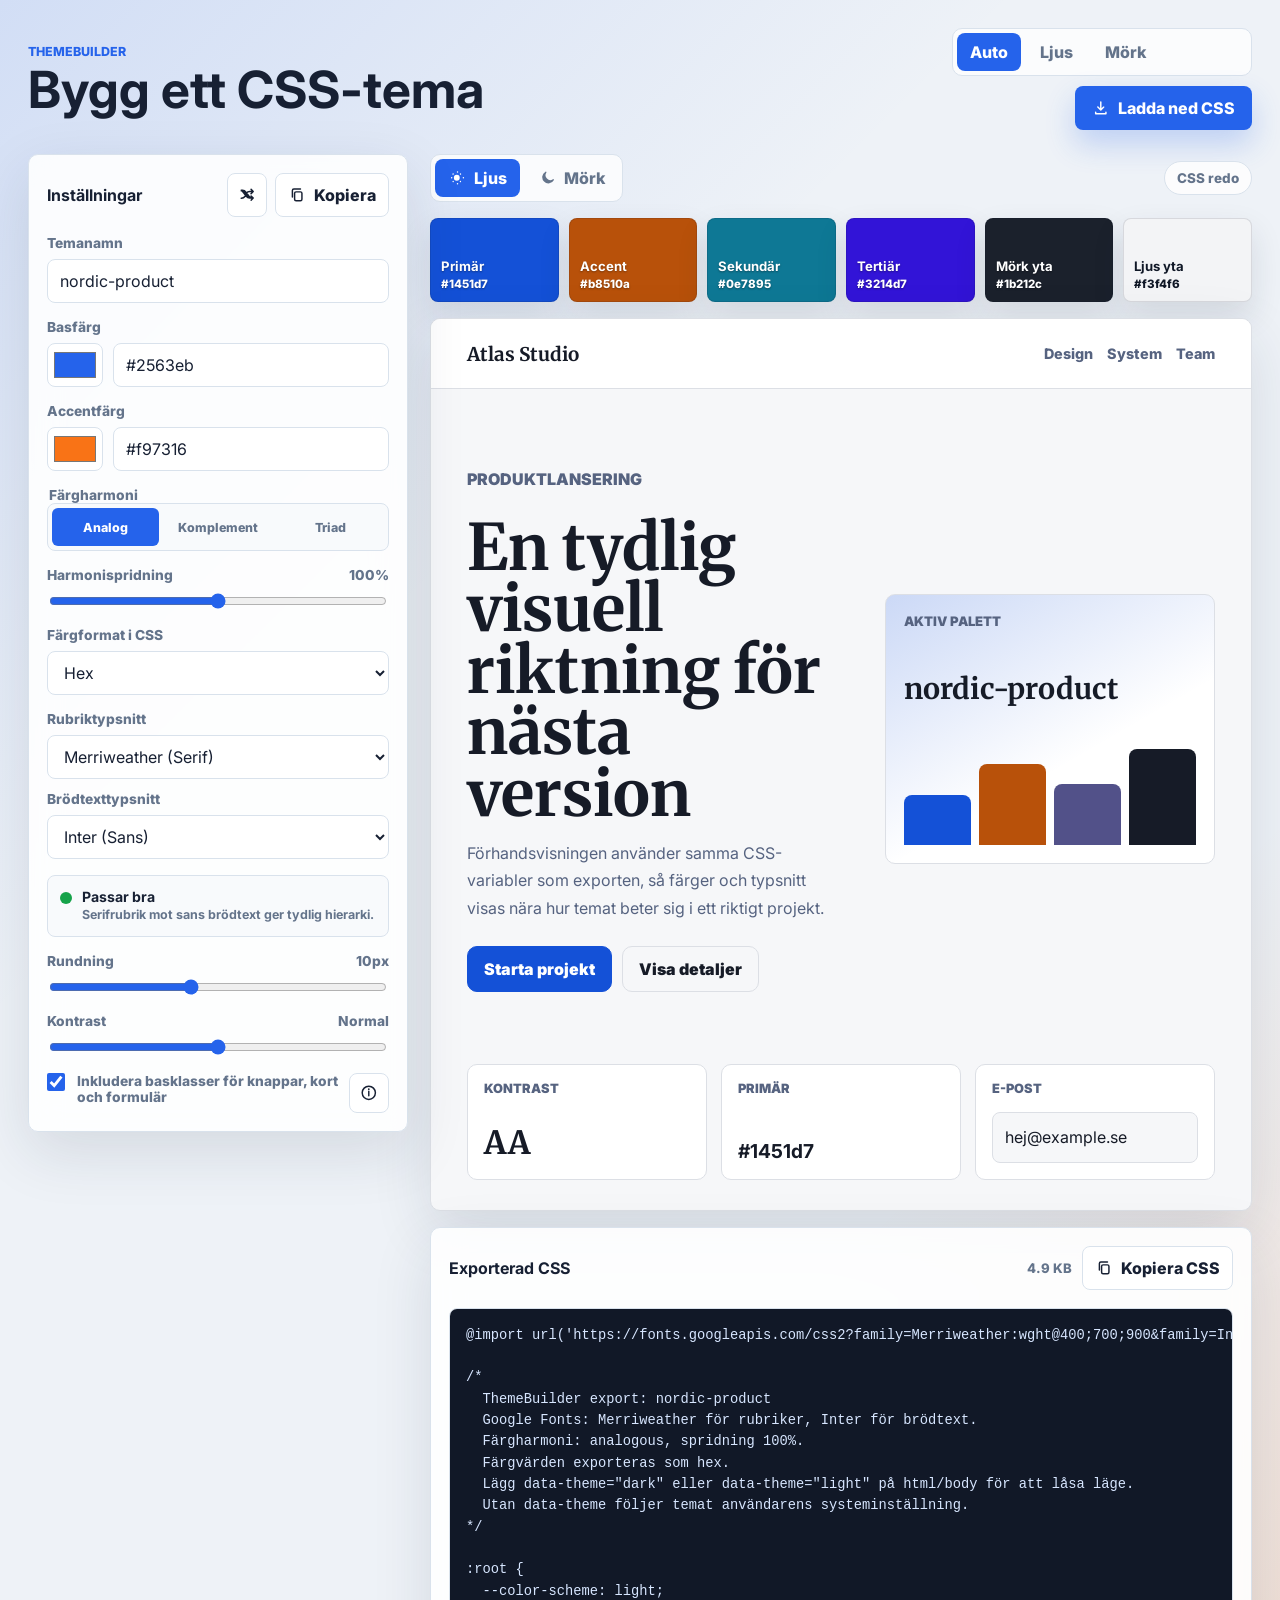
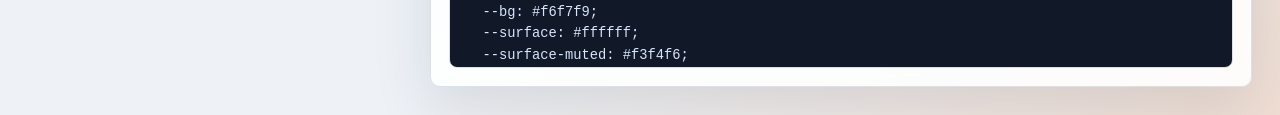
==== index.html @ 20740177 "0.0.1" ====
<!doctype html>
<html lang="sv">

<head>
  <meta charset="utf-8">
  <meta name="viewport" content="width=device-width, initial-scale=1">
  <title>ThemeBuilder</title>
  <link rel="preconnect" href="https://fonts.googleapis.com">
  <link rel="preconnect" href="https://fonts.gstatic.com" crossorigin>
  <link id="googleFontsLink"
    href="https://fonts.googleapis.com/css2?family=Inter:wght@400;600;700;800;900&family=Merriweather:wght@700;900&display=swap"
    rel="stylesheet">
  <link rel="stylesheet" href="styles.css">
</head>

<body>
  <main class="app-shell">
    <section class="workspace" aria-label="Temabyggare">
      <header class="topbar">
        <div>
          <p class="eyebrow">ThemeBuilder</p>
          <h1>Bygg ett CSS-tema</h1>
        </div>
        <div class="actions">
          <div class="mode-toggle app-theme-toggle" role="group" aria-label="Appens färgläge">
            <button type="button" class="mode-button active" data-app-theme-mode="auto">Auto</button>
            <button type="button" class="mode-button" data-app-theme-mode="light">Ljus</button>
            <button type="button" class="mode-button" data-app-theme-mode="dark">Mörk</button>
          </div>
          <button class="primary-button" type="button" id="downloadCss">
            <svg aria-hidden="true" viewBox="0 0 24 24">
              <path
                d="M12 3a1 1 0 0 1 1 1v8.6l2.3-2.3a1 1 0 0 1 1.4 1.4l-4 4a1 1 0 0 1-1.4 0l-4-4a1 1 0 1 1 1.4-1.4l2.3 2.3V4a1 1 0 0 1 1-1ZM5 17a1 1 0 0 1 1 1v1h12v-1a1 1 0 1 1 2 0v2a1 1 0 0 1-1 1H5a1 1 0 0 1-1-1v-2a1 1 0 0 1 1-1Z" />
            </svg>
            Ladda ned CSS
          </button>
        </div>
      </header>

      <div class="builder-grid">
        <aside class="panel controls-panel" aria-label="Inställningar">
          <div class="panel-heading">
            <h2>Inställningar</h2>
            <div class="settings-actions">
              <button class="icon-button small-icon-button" type="button" id="randomizeTheme" aria-label="Slumpa tema"
                title="Slumpa tema">
                <svg aria-hidden="true" viewBox="0 0 24 24">
                  <path
                    d="M15.8 3.9a1 1 0 0 1 1.4 0l2.9 2.9a1 1 0 0 1 0 1.4l-2.9 2.9a1 1 0 1 1-1.4-1.4L17 8.5h-2.3a5 5 0 0 0-4 2l-.9 1.2-1.3-1.5.6-.8a7 7 0 0 1 5.6-2.9H17l-1.2-1.2a1 1 0 0 1 0-1.4Zm-7.6 8.7 1.3 1.5-.6.8a7 7 0 0 1-5.6 2.9H3a1 1 0 1 1 0-2h.3a5 5 0 0 0 4-2l.9-1.2Zm7.6.3a1 1 0 0 1 1.4 0l2.9 2.9a1 1 0 0 1 0 1.4l-2.9 2.9a1 1 0 0 1-1.4-1.4l1.2-1.2h-2.3a7 7 0 0 1-5.6-2.9l-4.4-5.8a5 5 0 0 0-4-2H3a1 1 0 0 1 0-2h1.7a7 7 0 0 1 5.6 2.9l4.4 5.8a5 5 0 0 0 4 2H17l-1.2-1.2a1 1 0 0 1 0-1.4Z" />
                </svg>
              </button>
              <button class="ghost-button" type="button" id="copyCss">
                <svg aria-hidden="true" viewBox="0 0 24 24">
                  <path
                    d="M8 3a3 3 0 0 0-3 3v9a1 1 0 1 0 2 0V6a1 1 0 0 1 1-1h9a1 1 0 1 0 0-2H8Zm3 4a3 3 0 0 0-3 3v8a3 3 0 0 0 3 3h6a3 3 0 0 0 3-3v-8a3 3 0 0 0-3-3h-6Zm-1 3a1 1 0 0 1 1-1h6a1 1 0 0 1 1 1v8a1 1 0 0 1-1 1h-6a1 1 0 0 1-1-1v-8Z" />
                </svg>
                Kopiera
              </button>
            </div>
          </div>

          <form id="themeForm" class="theme-form">
            <label class="field">
              <span>Temanamn</span>
              <input type="text" id="themeName" value="nordic-product" autocomplete="off">
            </label>

            <div class="field color-field">
              <label for="baseColor">Basfärg</label>
              <div class="color-control">
                <input type="color" id="baseColor" value="#2563eb">
                <input type="text" id="baseColorText" value="#2563eb" maxlength="7" spellcheck="false">
              </div>
            </div>

            <div class="field color-field">
              <label for="accentColor">Accentfärg</label>
              <div class="color-control">
                <input type="color" id="accentColor" value="#f97316">
                <input type="text" id="accentColorText" value="#f97316" maxlength="7" spellcheck="false">
              </div>
            </div>

            <fieldset class="field">
              <legend>Färgharmoni</legend>
              <div class="segmented">
                <label>
                  <input type="radio" name="harmony" value="analogous" checked>
                  <span>Analog</span>
                </label>
                <label>
                  <input type="radio" name="harmony" value="complementary">
                  <span>Komplement</span>
                </label>
                <label>
                  <input type="radio" name="harmony" value="triadic">
                  <span>Triad</span>
                </label>
              </div>
            </fieldset>

            <div class="field">
              <div class="inline-label">
                <label for="harmonySpread">Harmonispridning</label>
                <output id="harmonySpreadValue" for="harmonySpread">100%</output>
              </div>
              <input type="range" id="harmonySpread" min="50" max="150" value="100">
            </div>

            <label class="field">
              <span>Färgformat i CSS</span>
              <select id="colorFormat">
                <option value="hex">Hex</option>
                <option value="rgb">RGB</option>
                <option value="hsl">HSL</option>
                <option value="oklch">OKLCH</option>
                <option value="display-p3" disabled>Display P3</option>
                <option value="all">Alla format</option>
              </select>
            </label>

            <div class="font-grid">
              <label class="field">
                <span>Rubriktypsnitt</span>
                <select id="headingFont"></select>
              </label>

              <label class="field">
                <span>Brödtexttypsnitt</span>
                <select id="bodyFont"></select>
              </label>
            </div>

            <div class="font-match" id="fontMatch" aria-live="polite">
              <span class="match-dot"></span>
              <div>
                <strong>Passar bra</strong>
                <small>Rubrik och brödtext har tydlig kontrast.</small>
              </div>
            </div>

            <div class="field">
              <div class="inline-label">
                <label for="radius">Rundning</label>
                <output id="radiusValue" for="radius">10px</output>
              </div>
              <input type="range" id="radius" min="0" max="24" value="10">
            </div>

            <div class="field">
              <div class="inline-label">
                <label for="contrast">Kontrast</label>
                <output id="contrastValue" for="contrast">Normal</output>
              </div>
              <input type="range" id="contrast" min="0" max="2" step="1" value="1">
            </div>

            <div class="components-option">
              <label class="toggle-row">
                <input type="checkbox" id="includeComponents" checked>
                <span>Inkludera basklasser för knappar, kort och formulär</span>
              </label>
              <button class="icon-button small-icon-button" type="button" id="openComponentsInfo"
                aria-label="Visa basklasser" title="Visa basklasser">
                <svg aria-hidden="true" viewBox="0 0 24 24">
                  <path
                    d="M11 10a1 1 0 0 1 1-1h0a1 1 0 0 1 1 1v6a1 1 0 1 1-2 0v-6Zm1-4.2a1.2 1.2 0 1 0 0 2.4 1.2 1.2 0 0 0 0-2.4ZM12 2a10 10 0 1 0 0 20 10 10 0 0 0 0-20Zm-8 10a8 8 0 1 1 16 0 8 8 0 0 1-16 0Z" />
                </svg>
              </button>
            </div>
          </form>
        </aside>

        <section class="preview-column" aria-label="Förhandsvisning">
          <div class="preview-toolbar">
            <div class="mode-toggle" role="group" aria-label="Temavariant i förhandsvisning">
              <button type="button" class="mode-button active" data-preview-mode="light">
                <svg aria-hidden="true" viewBox="0 0 24 24">
                  <path
                    d="M12 4a1 1 0 0 1 1-1h0a1 1 0 0 1 0 2h0a1 1 0 0 1-1-1Zm0 16a1 1 0 0 1 1-1h0a1 1 0 0 1 0 2h0a1 1 0 0 1-1-1ZM4 12a1 1 0 0 1 1-1h0a1 1 0 0 1 0 2h0a1 1 0 0 1-1-1Zm16 0a1 1 0 0 1 1-1h0a1 1 0 0 1 0 2h0a1 1 0 0 1-1-1ZM6.3 6.3a1 1 0 0 1 1.4 0h0a1 1 0 0 1-1.4 1.4h0a1 1 0 0 1 0-1.4Zm10 10a1 1 0 0 1 1.4 0h0a1 1 0 0 1-1.4 1.4h0a1 1 0 0 1 0-1.4Zm1.4-10a1 1 0 0 1 0 1.4h0a1 1 0 0 1-1.4-1.4h0a1 1 0 0 1 1.4 0Zm-10 10a1 1 0 0 1 0 1.4h0a1 1 0 0 1-1.4-1.4h0a1 1 0 0 1 1.4 0ZM12 8a4 4 0 1 0 0 8 4 4 0 0 0 0-8Z" />
                </svg>
                Ljus
              </button>
              <button type="button" class="mode-button" data-preview-mode="dark">
                <svg aria-hidden="true" viewBox="0 0 24 24">
                  <path
                    d="M20.2 14.1a1 1 0 0 1 .2 1 8.5 8.5 0 1 1-11.5-11.5 1 1 0 0 1 1.2 1.3A6.5 6.5 0 0 0 19 14a1 1 0 0 1 1.2.1Z" />
                </svg>
                Mörk
              </button>
            </div>
            <div class="status-pill" id="copyStatus" aria-live="polite">CSS redo</div>
          </div>

          <div class="swatch-strip" id="swatches" aria-label="Temafärger"></div>

          <article class="preview-surface" id="previewSurface">
            <div class="preview-inspector" id="previewInspector" aria-hidden="true"></div>
            <nav class="mock-nav" aria-label="Exempelmeny">
              <strong>Atlas Studio</strong>
              <div>
                <span>Design</span>
                <span>System</span>
                <span>Team</span>
              </div>
            </nav>

            <section class="mock-hero">
              <div>
                <p class="preview-kicker">Produktlansering</p>
                <h2>En tydlig visuell riktning för nästa version</h2>
                <p>Förhandsvisningen använder samma CSS-variabler som exporten, så färger och typsnitt visas nära hur
                  temat beter sig i ett riktigt projekt.</p>
                <div class="mock-actions">
                  <button type="button">Starta projekt</button>
                  <button type="button" class="secondary">Visa detaljer</button>
                </div>
              </div>
              <div class="mock-card">
                <span class="card-label">Aktiv palett</span>
                <strong id="previewThemeName">nordic-product</strong>
                <div class="mini-chart" aria-hidden="true">
                  <span></span>
                  <span></span>
                  <span></span>
                  <span></span>
                </div>
              </div>
            </section>

            <section class="mock-content" aria-label="Exempelkomponenter">
              <div class="stat-card">
                <span>Kontrast</span>
                <strong id="contrastScore">AA</strong>
              </div>
              <div class="stat-card">
                <span>Primär</span>
                <strong id="primaryHex">#2563eb</strong>
              </div>
              <label class="mock-input">
                <span>E-post</span>
                <input value="hej@example.se" aria-label="E-post">
              </label>
            </section>
          </article>

          <section class="code-panel" aria-label="Exporterad CSS">
            <div class="panel-heading">
              <h2>Exporterad CSS</h2>
              <div class="code-actions">
                <span id="cssSize">0 KB</span>
                <button class="ghost-button" type="button" id="copyCssFromPanel">
                  <svg aria-hidden="true" viewBox="0 0 24 24">
                    <path
                      d="M8 3a3 3 0 0 0-3 3v9a1 1 0 1 0 2 0V6a1 1 0 0 1 1-1h9a1 1 0 1 0 0-2H8Zm3 4a3 3 0 0 0-3 3v8a3 3 0 0 0 3 3h6a3 3 0 0 0 3-3v-8a3 3 0 0 0-3-3h-6Zm-1 3a1 1 0 0 1 1-1h6a1 1 0 0 1 1 1v8a1 1 0 0 1-1 1h-6a1 1 0 0 1-1-1v-8Z" />
                  </svg>
                  Kopiera CSS
                </button>
              </div>
            </div>
            <pre><code id="cssOutput"></code></pre>
          </section>
        </section>
      </div>
    </section>
  </main>

  <dialog class="info-dialog" id="componentsDialog" aria-labelledby="componentsDialogTitle">
    <div class="dialog-panel">
      <div class="panel-heading">
        <div>
          <p class="eyebrow">CSS-export</p>
          <h2 id="componentsDialogTitle">Basklasser</h2>
        </div>
        <button class="icon-button small-icon-button" type="button" id="closeComponentsInfo" aria-label="Stäng">
          <svg aria-hidden="true" viewBox="0 0 24 24">
            <path
              d="M6.3 5a1 1 0 0 1 1.4 0l4.3 4.3L16.3 5a1 1 0 1 1 1.4 1.4L13.4 10.7l4.3 4.3a1 1 0 0 1-1.4 1.4L12 12.1l-4.3 4.3A1 1 0 0 1 6.3 15l4.3-4.3-4.3-4.3a1 1 0 0 1 0-1.4Z" />
          </svg>
        </button>
      </div>
      <div class="class-list">
        <div>
          <code>.theme-button</code>
          <p>Primär knapp med tema-färg, kontrasttext, rundning och skugga.</p>
        </div>
        <div>
          <code>.theme-button.secondary</code>
          <p>Sekundär knapp med ytfärg och kantlinje från temat.</p>
        </div>
        <div>
          <code>.theme-card</code>
          <p>Kort med tema-yta, kantlinje, rundning och exporterad skugga.</p>
        </div>
        <div>
          <code>.theme-field</code>
          <p>Wrapper för formulärfält som styr label, input, select och textarea.</p>
        </div>
      </div>
    </div>
  </dialog>

  <script src="app.js"></script>
</body>

</html>
---- styles.css ----
:root {
  color-scheme: light;
  --app-bg: #eef2f7;
  --app-surface: #ffffff;
  --app-surface-strong: #f8fafc;
  --app-text: #172033;
  --app-muted: #64748b;
  --app-border: #d9e2ec;
  --app-primary: #2563eb;
  --app-primary-contrast: #ffffff;
  --app-accent: #f97316;
  --app-shadow: 0 20px 60px rgba(28, 39, 64, 0.12);
  --app-radius: 10px;
  font-family: Inter, ui-sans-serif, system-ui, -apple-system, BlinkMacSystemFont, "Segoe UI", sans-serif;
}

:root[data-app-theme="dark"] {
  color-scheme: dark;
  --app-bg: #0e1420;
  --app-surface: #141c2b;
  --app-surface-strong: #101827;
  --app-text: #eef4ff;
  --app-muted: #a6b3c6;
  --app-border: #2a3547;
  --app-shadow: 0 22px 70px rgba(0, 0, 0, 0.38);
}

@media (prefers-color-scheme: dark) {
  :root:not([data-app-theme]) {
    color-scheme: dark;
    --app-bg: #0e1420;
    --app-surface: #141c2b;
    --app-surface-strong: #101827;
    --app-text: #eef4ff;
    --app-muted: #a6b3c6;
    --app-border: #2a3547;
    --app-shadow: 0 22px 70px rgba(0, 0, 0, 0.38);
  }
}

* {
  box-sizing: border-box;
}

body {
  min-width: 320px;
  margin: 0;
  color: var(--app-text);
  background:
    linear-gradient(135deg, color-mix(in srgb, var(--app-primary), transparent 86%), transparent 34%),
    linear-gradient(315deg, color-mix(in srgb, var(--app-accent), transparent 84%), transparent 30%),
    var(--app-bg);
  overflow-x: hidden;
}

button,
input,
select {
  min-width: 0;
  font: inherit;
}

button {
  cursor: pointer;
}

svg {
  display: block;
  width: 1.1rem;
  height: 1.1rem;
  fill: currentColor;
}

.app-shell {
  min-height: 100vh;
  padding: 28px;
}

.workspace {
  width: min(1500px, 100%);
  min-width: 0;
  margin: 0 auto;
}

.topbar {
  display: flex;
  align-items: center;
  justify-content: space-between;
  gap: 20px;
  margin-bottom: 24px;
}

.topbar > div {
  min-width: 0;
}

.eyebrow {
  margin: 0 0 6px;
  color: var(--app-primary);
  font-size: 0.78rem;
  font-weight: 800;
  letter-spacing: 0;
  text-transform: uppercase;
}

h1,
h2,
p {
  margin-top: 0;
}

h1 {
  max-width: 760px;
  margin-bottom: 0;
  font-size: clamp(2rem, 4vw, 4.4rem);
  line-height: 0.94;
  letter-spacing: 0;
  overflow-wrap: anywhere;
}

h2 {
  margin-bottom: 0;
  font-size: 1rem;
}

.actions,
.panel-heading,
.preview-toolbar,
.mode-toggle,
.mock-actions {
  display: flex;
  align-items: center;
}

.actions {
  flex-wrap: wrap;
  justify-content: flex-end;
  gap: 10px;
}

.primary-button,
.ghost-button,
.icon-button,
.mode-button {
  min-width: 0;
  min-height: 44px;
  border: 1px solid transparent;
  border-radius: 8px;
  display: inline-flex;
  align-items: center;
  justify-content: center;
  gap: 8px;
  font-weight: 800;
}

.primary-button {
  padding: 0 16px;
  color: var(--app-primary-contrast);
  background: var(--app-primary);
  box-shadow: 0 14px 30px rgba(37, 99, 235, 0.24);
}

.ghost-button,
.icon-button,
.mode-button {
  color: var(--app-text);
  background: color-mix(in srgb, var(--app-surface), transparent 18%);
  border-color: var(--app-border);
}

.ghost-button {
  padding: 0 12px;
}

.icon-button {
  width: 44px;
}

.small-icon-button {
  width: 40px;
  min-height: 40px;
}

.builder-grid {
  display: grid;
  grid-template-columns: minmax(300px, 380px) minmax(0, 1fr);
  gap: 22px;
  align-items: start;
  min-width: 0;
}

.panel,
.code-panel {
  min-width: 0;
  border: 1px solid var(--app-border);
  border-radius: var(--app-radius);
  background: color-mix(in srgb, var(--app-surface), transparent 12%);
  box-shadow: var(--app-shadow);
  backdrop-filter: blur(16px);
}

.controls-panel {
  position: sticky;
  top: 24px;
  min-width: 0;
  padding: 18px;
}

.panel-heading {
  justify-content: space-between;
  gap: 12px;
  margin-bottom: 18px;
  min-width: 0;
}

.settings-actions {
  display: flex;
  flex-wrap: wrap;
  justify-content: flex-end;
  gap: 8px;
}

.theme-form {
  display: grid;
  gap: 16px;
}

.field {
  display: grid;
  gap: 8px;
  min-width: 0;
  margin: 0;
  padding: 0;
  border: 0;
}

.field span,
.field label,
.field legend,
.inline-label,
.toggle-row {
  color: var(--app-muted);
  font-size: 0.86rem;
  font-weight: 800;
}

.field input[type="text"],
.field select,
.mock-input input {
  width: 100%;
  min-height: 44px;
  border: 1px solid var(--app-border);
  border-radius: 8px;
  padding: 0 12px;
  color: var(--app-text);
  background: var(--app-surface);
  outline: none;
}

.field input[type="text"]:focus,
.field select:focus,
.mock-input input:focus {
  border-color: var(--app-primary);
  box-shadow: 0 0 0 4px rgba(37, 99, 235, 0.14);
}

.color-control {
  display: grid;
  grid-template-columns: 56px minmax(0, 1fr);
  gap: 10px;
}

.color-control input[type="color"] {
  width: 56px;
  min-height: 44px;
  border: 1px solid var(--app-border);
  border-radius: 8px;
  padding: 4px;
  background: var(--app-surface);
}

.font-grid {
  display: grid;
  gap: 12px;
}

.components-option {
  display: grid;
  grid-template-columns: minmax(0, 1fr) 40px;
  gap: 10px;
  align-items: start;
}

.font-match {
  display: grid;
  grid-template-columns: 12px minmax(0, 1fr);
  gap: 10px;
  align-items: start;
  border: 1px solid var(--app-border);
  border-radius: 8px;
  padding: 12px;
  color: var(--app-muted);
  background: var(--app-surface-strong);
}

.match-dot {
  width: 12px;
  height: 12px;
  margin-top: 4px;
  border-radius: 999px;
  background: #22c55e;
}

.font-match strong,
.font-match small {
  display: block;
  overflow-wrap: anywhere;
}

.font-match strong {
  color: var(--app-text);
  font-size: 0.88rem;
}

.font-match small {
  margin-top: 2px;
  font-size: 0.78rem;
  font-weight: 700;
  line-height: 1.35;
}

.font-match.good .match-dot {
  background: #16a34a;
}

.font-match.ok .match-dot {
  background: #ca8a04;
}

.font-match.bad .match-dot {
  background: #dc2626;
}

.segmented {
  display: grid;
  grid-template-columns: repeat(3, minmax(0, 1fr));
  gap: 6px;
  padding: 4px;
  border: 1px solid var(--app-border);
  border-radius: 8px;
  background: var(--app-surface-strong);
}

.segmented input {
  position: absolute;
  opacity: 0;
  pointer-events: none;
}

.segmented label {
  min-width: 0;
}

.segmented span {
  display: flex;
  min-height: 38px;
  align-items: center;
  justify-content: center;
  border-radius: 6px;
  color: var(--app-muted);
  font-size: 0.78rem;
  white-space: nowrap;
}

.segmented input:checked + span {
  color: var(--app-primary-contrast);
  background: var(--app-primary);
}

.inline-label {
  display: flex;
  justify-content: space-between;
  gap: 12px;
}

input[type="range"] {
  accent-color: var(--app-primary);
}

.toggle-row {
  display: grid;
  grid-template-columns: 20px minmax(0, 1fr);
  gap: 10px;
  align-items: start;
}

.toggle-row input {
  width: 18px;
  height: 18px;
  margin: 0;
  accent-color: var(--app-primary);
}

.preview-column {
  display: grid;
  gap: 16px;
  min-width: 0;
}

.preview-toolbar {
  justify-content: space-between;
  gap: 12px;
}

.mode-toggle {
  gap: 6px;
  padding: 4px;
  border: 1px solid var(--app-border);
  border-radius: 10px;
  background: color-mix(in srgb, var(--app-surface), transparent 20%);
}

.mode-button {
  min-height: 38px;
  padding: 0 12px;
  color: var(--app-muted);
  background: transparent;
  border-color: transparent;
}

.mode-button.active {
  color: var(--app-primary-contrast);
  background: var(--app-primary);
}

.app-theme-toggle {
  min-height: 44px;
  width: 100%;
  max-width: 300px;
}

.status-pill {
  min-height: 34px;
  display: inline-flex;
  align-items: center;
  justify-content: center;
  padding: 0 12px;
  border: 1px solid var(--app-border);
  border-radius: 999px;
  color: var(--app-muted);
  background: color-mix(in srgb, var(--app-surface), transparent 18%);
  font-size: 0.84rem;
  font-weight: 800;
}

.swatch-strip {
  display: grid;
  grid-template-columns: repeat(6, minmax(0, 1fr));
  gap: 10px;
}

.swatch {
  min-height: 84px;
  display: grid;
  align-content: end;
  gap: 3px;
  border: 1px solid rgba(15, 23, 42, 0.12);
  border-radius: 8px;
  padding: 10px;
  color: #ffffff;
  text-shadow: 0 1px 2px rgba(0, 0, 0, 0.36);
  box-shadow: 0 14px 32px rgba(28, 39, 64, 0.12);
}

.swatch strong,
.swatch span {
  overflow-wrap: anywhere;
}

.swatch strong {
  font-size: 0.82rem;
  white-space: nowrap;
}

.swatch span {
  font-size: 0.72rem;
  font-weight: 800;
  text-transform: none;
}

.preview-surface {
  --preview-bg: #f8fafc;
  --preview-surface: #ffffff;
  --preview-text: #101827;
  --preview-muted: #667085;
  --preview-border: #dbe4ef;
  --preview-primary: #2563eb;
  --preview-primary-contrast: #ffffff;
  --preview-accent: #f97316;
  --preview-radius: 10px;
  --preview-heading: Georgia, serif;
  --preview-body: Inter, ui-sans-serif, system-ui, sans-serif;
  overflow: hidden;
  border: 1px solid var(--preview-border);
  border-radius: var(--app-radius);
  color: var(--preview-text);
  background: var(--preview-bg);
  box-shadow: var(--app-shadow);
  font-family: var(--preview-body);
}

.preview-inspector {
  position: fixed;
  z-index: 30;
  max-width: min(320px, calc(100vw - 24px));
  display: none;
  pointer-events: none;
  border: 1px solid var(--app-border);
  border-radius: 8px;
  padding: 7px 9px;
  color: var(--app-text);
  background: var(--app-surface);
  box-shadow: 0 12px 30px rgba(15, 23, 42, 0.22);
  font: 800 0.78rem/1.25 "Cascadia Code", "SFMono-Regular", Consolas, monospace;
  overflow-wrap: anywhere;
}

.preview-inspector.visible {
  display: block;
}

.mock-nav,
.mock-hero,
.mock-content {
  padding-inline: clamp(18px, 4vw, 36px);
}

.mock-nav {
  min-height: 70px;
  display: flex;
  align-items: center;
  justify-content: space-between;
  gap: 16px;
  border-bottom: 1px solid var(--preview-border);
  background: var(--preview-surface);
}

.mock-nav strong {
  font-family: var(--preview-heading);
  font-size: 1.18rem;
}

.mock-nav div {
  display: flex;
  flex-wrap: wrap;
  gap: 14px;
  color: var(--preview-muted);
  font-size: 0.9rem;
  font-weight: 800;
}

.mock-hero {
  display: grid;
  grid-template-columns: minmax(0, 1fr) minmax(240px, 330px);
  gap: clamp(22px, 5vw, 60px);
  align-items: center;
  padding-top: clamp(30px, 6vw, 78px);
  padding-bottom: clamp(28px, 6vw, 72px);
}

.preview-kicker {
  margin-bottom: 12px;
  color: var(--preview-primary);
  font-weight: 900;
  text-transform: uppercase;
}

.mock-hero h2 {
  max-width: 780px;
  margin-bottom: 16px;
  color: var(--preview-text);
  font-family: var(--preview-heading);
  font-size: clamp(2rem, 5vw, 4.6rem);
  line-height: 0.96;
}

.mock-hero p {
  max-width: 620px;
  margin-bottom: 24px;
  color: var(--preview-muted);
  font-size: 1rem;
  line-height: 1.7;
}

.mock-actions {
  flex-wrap: wrap;
  gap: 10px;
}

.mock-actions button {
  min-height: 46px;
  border: 1px solid var(--preview-primary);
  border-radius: min(var(--preview-radius), 14px);
  padding: 0 16px;
  color: var(--preview-primary-contrast);
  background: var(--preview-primary);
  font-weight: 900;
}

.mock-actions .secondary {
  color: var(--preview-text);
  background: transparent;
  border-color: var(--preview-border);
}

.mock-card {
  min-height: 270px;
  display: grid;
  align-content: space-between;
  border: 1px solid var(--preview-border);
  border-radius: var(--preview-radius);
  padding: 18px;
  background:
    linear-gradient(150deg, color-mix(in srgb, var(--preview-primary), transparent 78%), transparent 60%),
    var(--preview-surface);
}

.card-label {
  color: var(--preview-muted);
  font-size: 0.82rem;
  font-weight: 900;
  text-transform: uppercase;
}

.mock-card strong {
  margin: 8px 0 auto;
  font-family: var(--preview-heading);
  font-size: 1.8rem;
  overflow-wrap: anywhere;
}

.mini-chart {
  height: 104px;
  display: grid;
  grid-template-columns: repeat(4, 1fr);
  gap: 8px;
  align-items: end;
}

.mini-chart span {
  border-radius: 8px 8px 0 0;
}

.mini-chart span:nth-child(1) {
  height: 48%;
  background: var(--preview-primary);
}

.mini-chart span:nth-child(2) {
  height: 78%;
  background: var(--preview-accent);
}

.mini-chart span:nth-child(3) {
  height: 58%;
  background: color-mix(in srgb, var(--preview-primary), var(--preview-accent) 38%);
}

.mini-chart span:nth-child(4) {
  height: 92%;
  background: var(--preview-text);
}

.mock-content {
  display: grid;
  grid-template-columns: repeat(3, minmax(0, 1fr));
  gap: 14px;
  padding-bottom: 30px;
}

.stat-card,
.mock-input {
  min-height: 116px;
  border: 1px solid var(--preview-border);
  border-radius: var(--preview-radius);
  padding: 16px;
  background: var(--preview-surface);
}

.stat-card {
  display: grid;
  align-content: space-between;
}

.stat-card span,
.mock-input span {
  color: var(--preview-muted);
  font-size: 0.8rem;
  font-weight: 900;
  text-transform: uppercase;
}

.stat-card strong {
  font-family: var(--preview-heading);
  font-size: 2rem;
}

#primaryHex {
  font-family: var(--preview-body);
  font-size: clamp(0.92rem, 2vw, 1.2rem);
  line-height: 1.25;
  overflow-wrap: anywhere;
}

.mock-input {
  display: grid;
  gap: 10px;
}

.mock-input input {
  border-color: var(--preview-border);
  color: var(--preview-text);
  background: var(--preview-bg);
}

.code-panel {
  min-width: 0;
  padding: 18px;
}

.code-panel .panel-heading span {
  color: var(--app-muted);
  font-size: 0.82rem;
  font-weight: 800;
}

.code-actions {
  display: flex;
  flex-wrap: wrap;
  align-items: center;
  justify-content: flex-end;
  gap: 10px;
}

pre {
  max-height: 360px;
  overflow: auto;
  margin: 0;
  border: 1px solid var(--app-border);
  border-radius: 8px;
  padding: 16px;
  color: #d7e6ff;
  background: #111827;
  font-size: 0.86rem;
  line-height: 1.55;
}

code {
  font-family: "Cascadia Code", "SFMono-Regular", Consolas, monospace;
}

.info-dialog {
  width: min(560px, calc(100vw - 32px));
  border: 0;
  padding: 0;
  color: var(--app-text);
  background: transparent;
}

.info-dialog::backdrop {
  background: rgba(5, 10, 20, 0.58);
  backdrop-filter: blur(5px);
}

.dialog-panel {
  border: 1px solid var(--app-border);
  border-radius: var(--app-radius);
  padding: 18px;
  background: var(--app-surface);
  box-shadow: var(--app-shadow);
}

.dialog-panel .panel-heading {
  align-items: start;
}

.class-list {
  display: grid;
  gap: 10px;
}

.class-list div {
  border: 1px solid var(--app-border);
  border-radius: 8px;
  padding: 12px;
  background: var(--app-surface-strong);
}

.class-list code {
  display: inline-block;
  margin-bottom: 6px;
  color: var(--app-primary);
  font-weight: 900;
}

.class-list p {
  margin-bottom: 0;
  color: var(--app-muted);
  font-size: 0.9rem;
  line-height: 1.45;
}

@media (max-width: 1050px) {
  .builder-grid {
    grid-template-columns: 1fr;
  }

  .controls-panel {
    position: static;
  }

  .controls-panel,
  .preview-column {
    width: 100%;
    max-width: 100%;
  }
}

@media (max-width: 760px) {
  .app-shell {
    padding: 16px;
  }

  .topbar,
  .mock-nav,
  .preview-toolbar {
    align-items: stretch;
    flex-direction: column;
  }

  .actions,
  .preview-toolbar {
    justify-content: flex-start;
  }

  .actions {
    width: 100%;
  }

  .app-theme-toggle {
    max-width: none;
  }

  .panel-heading {
    flex-wrap: wrap;
  }

  .primary-button {
    flex: 1;
  }

  .swatch-strip {
    grid-template-columns: repeat(2, minmax(0, 1fr));
  }

  .mock-hero,
  .mock-content {
    grid-template-columns: 1fr;
  }

  .mode-toggle {
    width: 100%;
  }

  .mode-button {
    flex: 1;
  }
}

@media (max-width: 460px) {
  .segmented {
    grid-template-columns: 1fr;
  }

  .actions {
    display: grid;
    grid-template-columns: 44px minmax(0, 1fr);
  }

  .app-theme-toggle {
    grid-column: 1 / -1;
  }

  .app-theme-toggle .mode-button {
    padding-inline: 8px;
  }
}
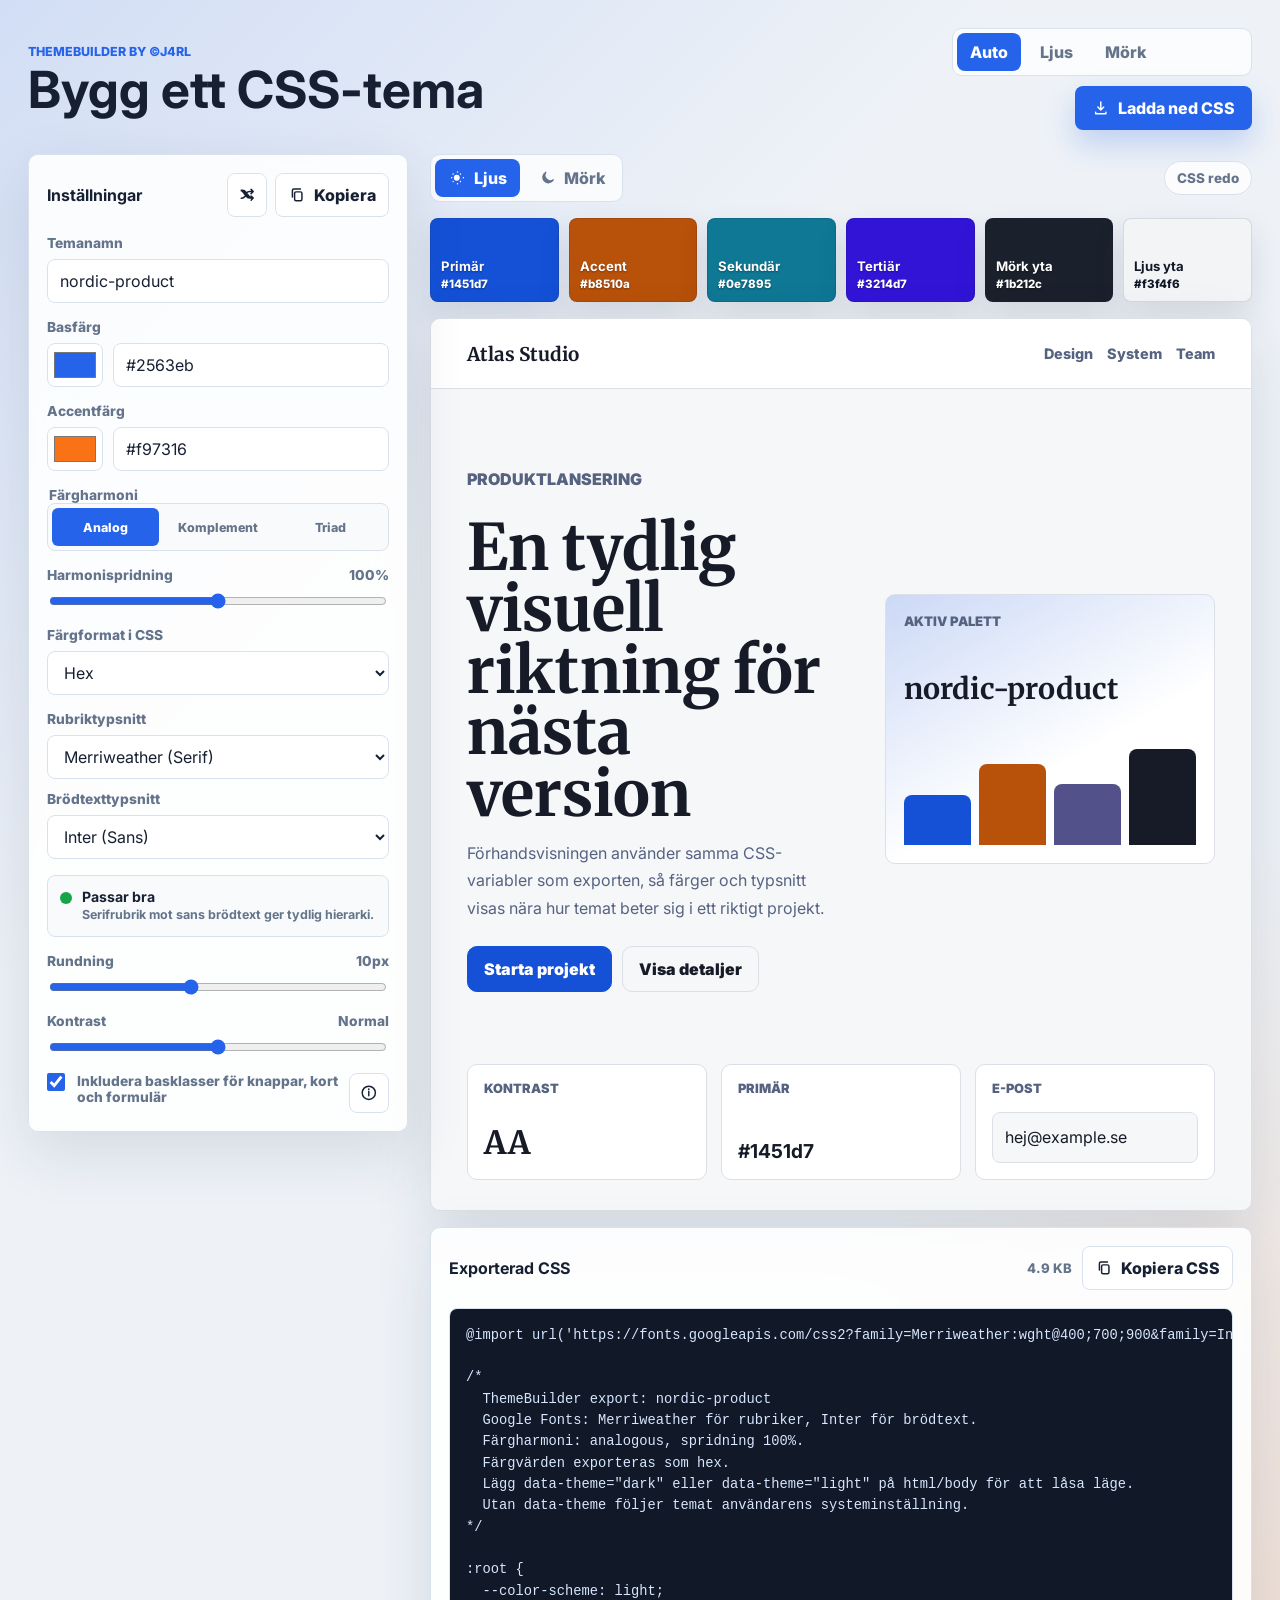
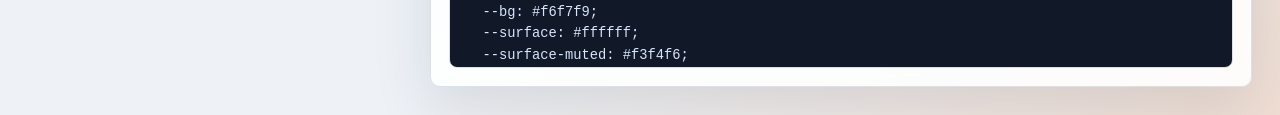
==== commit 95502891: "0.0.2" ====
--- a/index.html
+++ b/index.html
@@ -18,7 +18,7 @@
     <section class="workspace" aria-label="Temabyggare">
       <header class="topbar">
         <div>
-          <p class="eyebrow">ThemeBuilder</p>
+          <p class="eyebrow">ThemeBuilder by &copy;j4rl</p>
           <h1>Bygg ett CSS-tema</h1>
         </div>
         <div class="actions">
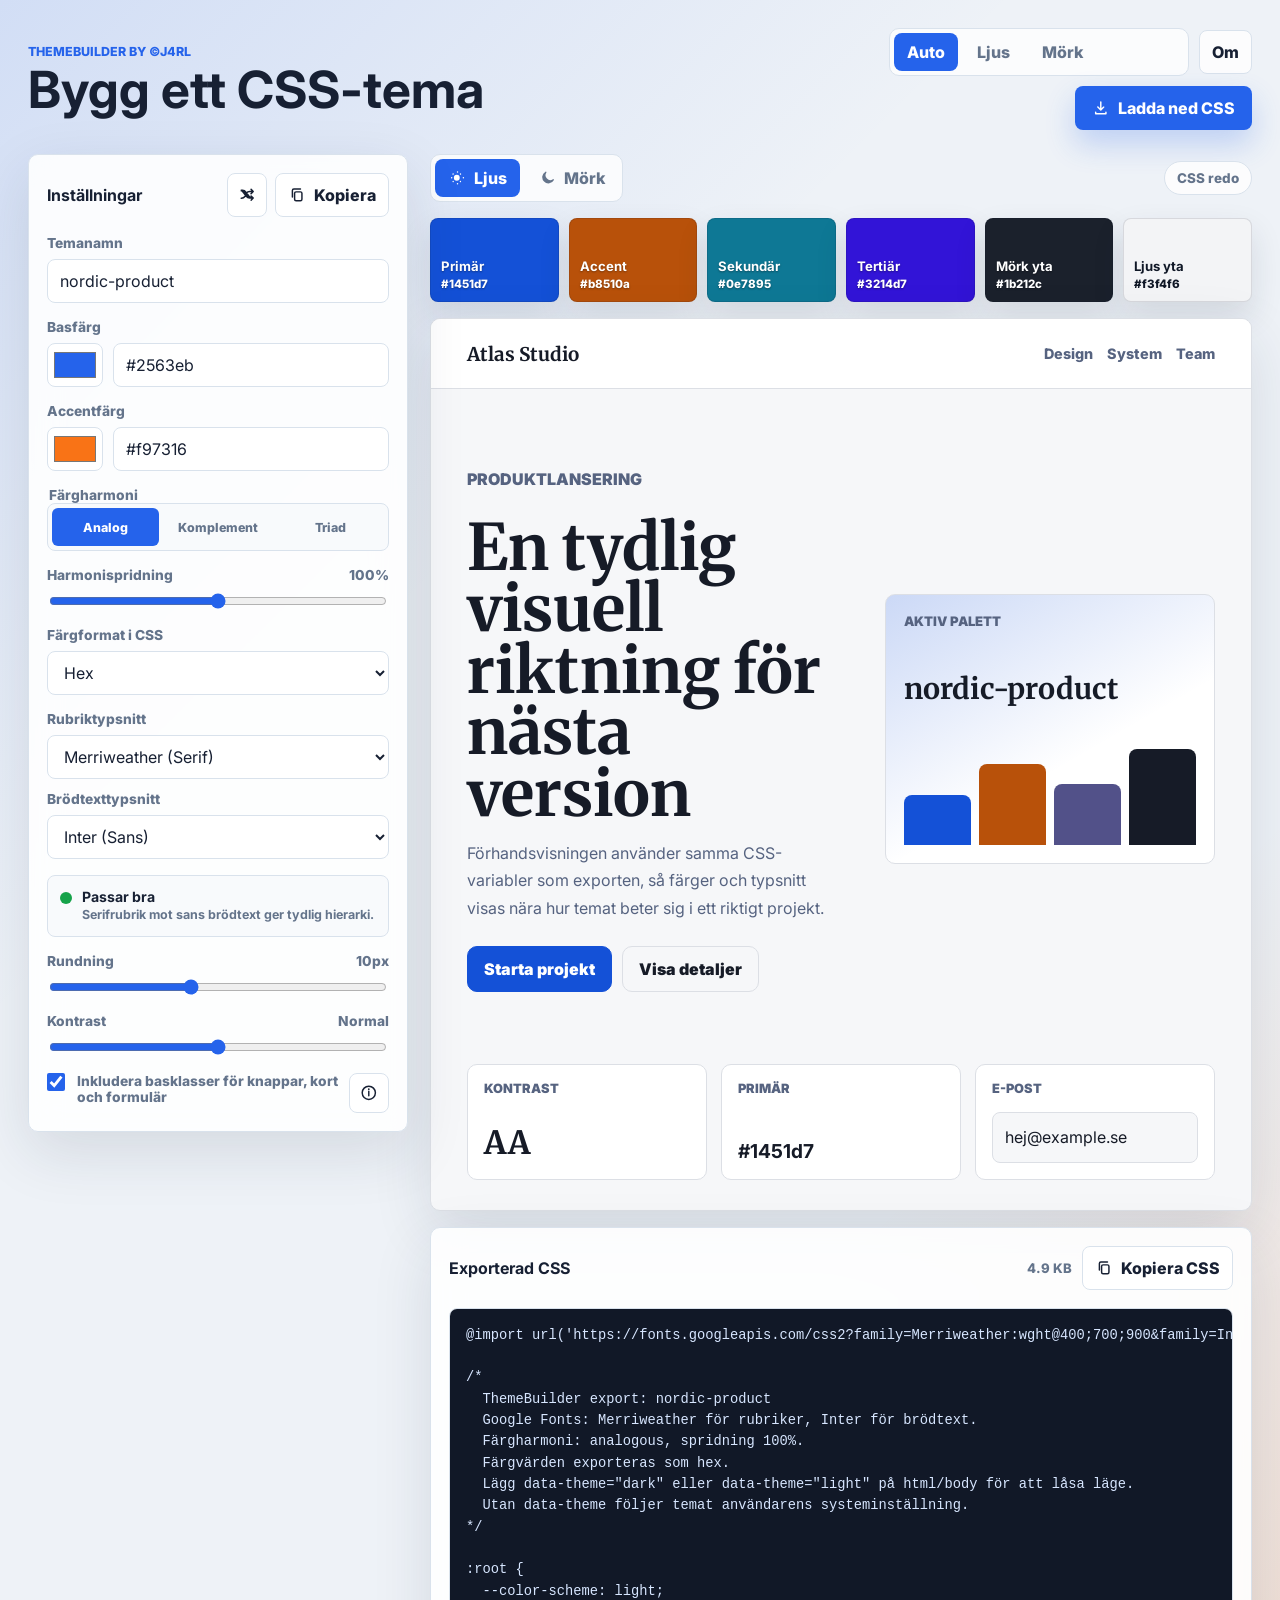
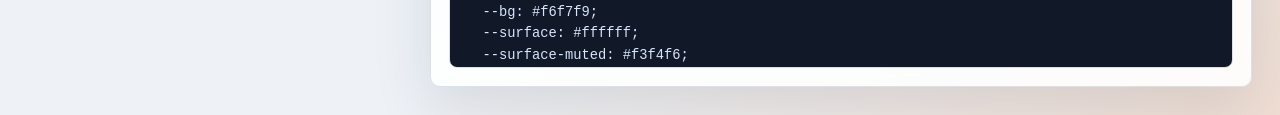
==== commit 8ef56de1: "0.0.3" ====
--- a/index.html
+++ b/index.html
@@ -27,6 +27,7 @@
             <button type="button" class="mode-button" data-app-theme-mode="light">Ljus</button>
             <button type="button" class="mode-button" data-app-theme-mode="dark">Mörk</button>
           </div>
+          <a class="ghost-button" href="about.html">Om</a>
           <button class="primary-button" type="button" id="downloadCss">
             <svg aria-hidden="true" viewBox="0 0 24 24">
               <path
--- a/styles.css
+++ b/styles.css
@@ -64,6 +64,10 @@
   cursor: pointer;
 }
 
+a {
+  color: inherit;
+}
+
 svg {
   display: block;
   width: 1.1rem;
@@ -151,6 +155,7 @@
   justify-content: center;
   gap: 8px;
   font-weight: 800;
+  text-decoration: none;
 }
 
 .primary-button {
@@ -187,6 +192,37 @@
   gap: 22px;
   align-items: start;
   min-width: 0;
+}
+
+.about-layout {
+  display: grid;
+  gap: 18px;
+  max-width: 980px;
+}
+
+.about-section {
+  padding: clamp(18px, 4vw, 32px);
+}
+
+.about-section h2 {
+  margin-bottom: 12px;
+  font-size: clamp(1.35rem, 3vw, 2rem);
+}
+
+.about-section p {
+  max-width: 760px;
+  margin-bottom: 12px;
+  color: var(--app-muted);
+  line-height: 1.65;
+}
+
+.placeholder-list {
+  display: grid;
+  gap: 10px;
+  margin: 18px 0 0;
+  padding-left: 1.1rem;
+  color: var(--app-muted);
+  line-height: 1.55;
 }
 
 .panel,
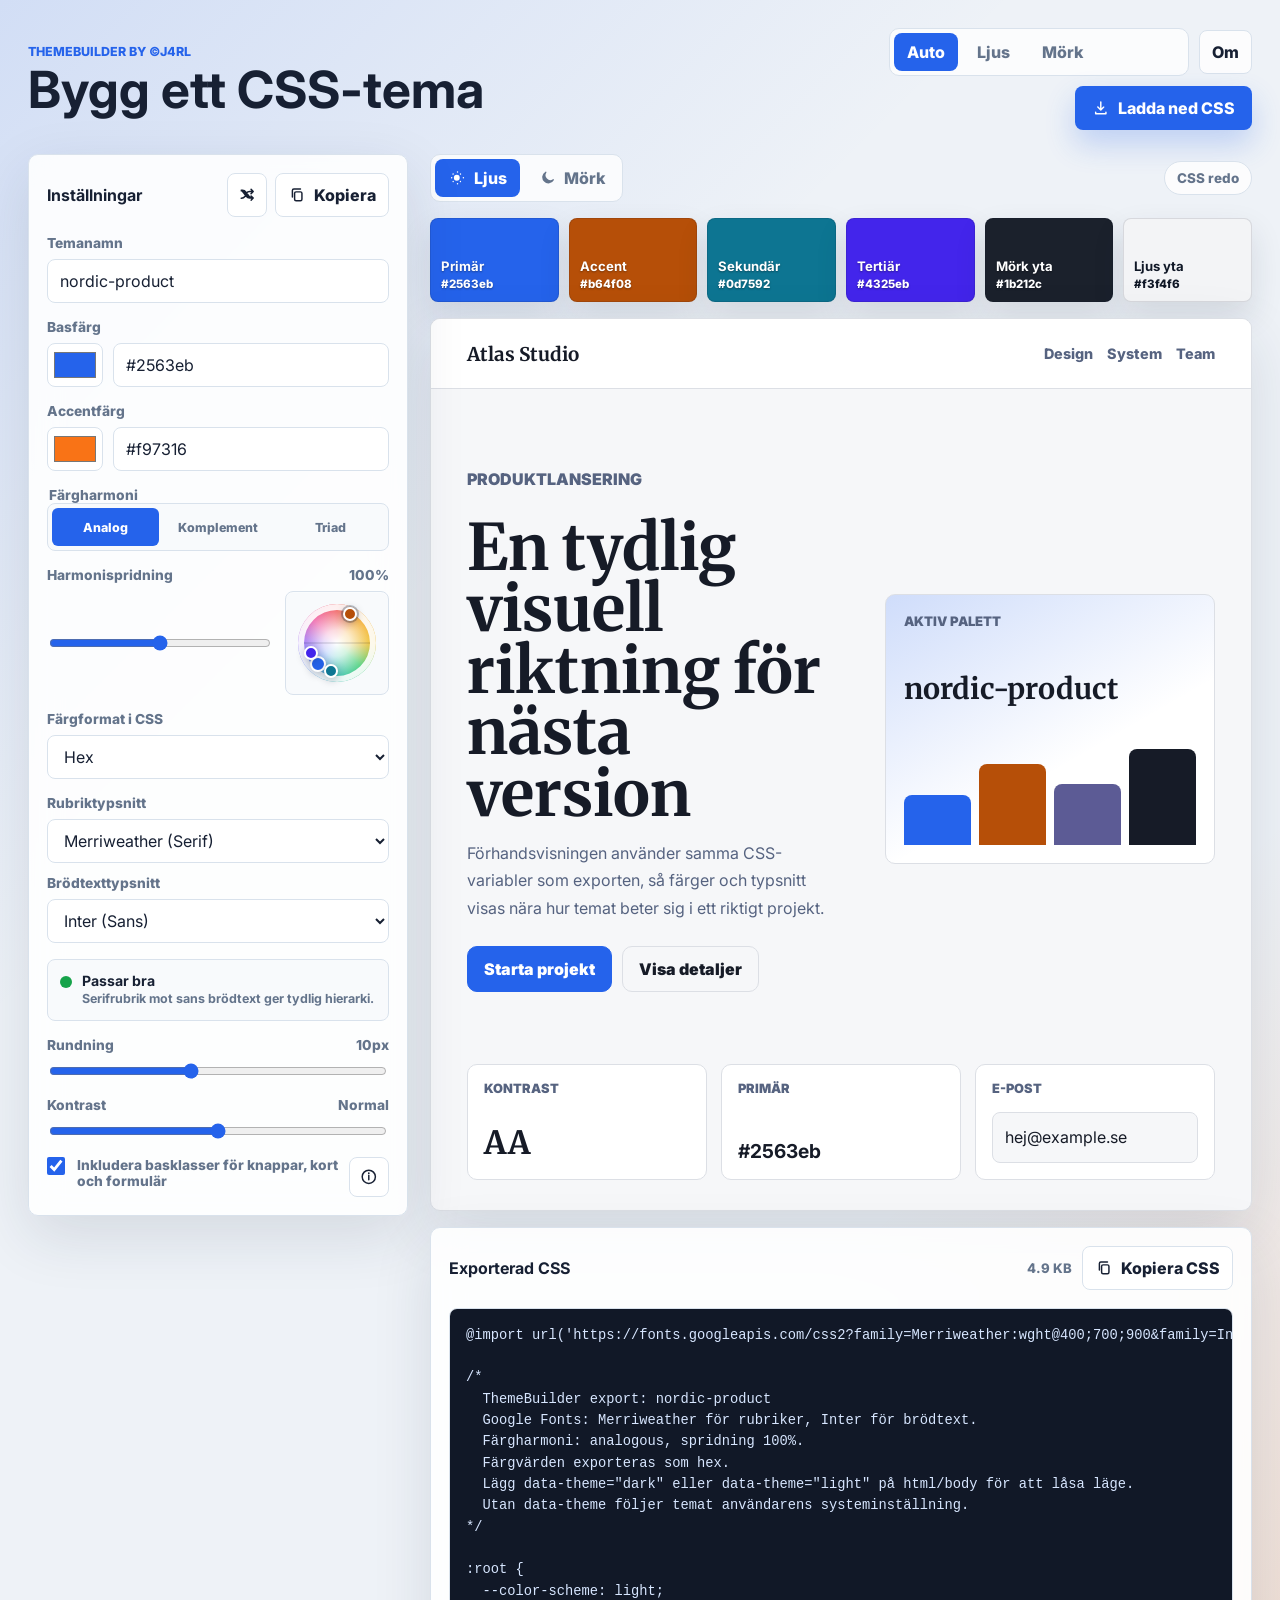
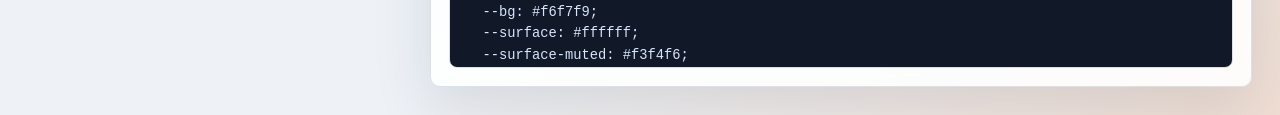
==== commit 15a60e2d: "0.0.6" ====
--- a/index.html
+++ b/index.html
@@ -100,12 +100,21 @@
               </div>
             </fieldset>
 
-            <div class="field">
+            <div class="field harmony-field">
               <div class="inline-label">
                 <label for="harmonySpread">Harmonispridning</label>
                 <output id="harmonySpreadValue" for="harmonySpread">100%</output>
               </div>
-              <input type="range" id="harmonySpread" min="50" max="150" value="100">
+              <div class="harmony-control">
+                <input type="range" id="harmonySpread" min="50" max="150" value="100">
+                <div class="harmony-wheel" id="harmonyWheel" aria-label="Färgernas position på färgcirkeln">
+                  <span class="harmony-axis" aria-hidden="true"></span>
+                  <span class="harmony-marker primary" id="harmonyMarkerPrimary"></span>
+                  <span class="harmony-marker secondary" id="harmonyMarkerSecondary"></span>
+                  <span class="harmony-marker tertiary" id="harmonyMarkerTertiary"></span>
+                  <span class="harmony-marker accent" id="harmonyMarkerAccent"></span>
+                </div>
+              </div>
             </div>
 
             <label class="field">
--- a/styles.css
+++ b/styles.css
@@ -421,6 +421,82 @@
 
 input[type="range"] {
   accent-color: var(--app-primary);
+}
+
+.harmony-control {
+  display: grid;
+  grid-template-columns: minmax(0, 1fr) 104px;
+  gap: 12px;
+  align-items: center;
+}
+
+.harmony-wheel {
+  position: relative;
+  width: 104px;
+  aspect-ratio: 1;
+  border: 1px solid var(--app-border);
+  border-radius: 8px;
+  background: var(--app-surface-strong);
+  box-shadow: inset 0 1px 0 color-mix(in srgb, #ffffff, transparent 72%);
+}
+
+.harmony-wheel::before {
+  content: "";
+  position: absolute;
+  inset: 12px;
+  border-radius: 50%;
+  background:
+    radial-gradient(
+      circle,
+      var(--app-surface) 0,
+      color-mix(in srgb, var(--app-surface), transparent 20%) 24%,
+      transparent 76%
+    ),
+    conic-gradient(
+      #ef4444,
+      #f59e0b,
+      #eab308,
+      #22c55e,
+      #14b8a6,
+      #3b82f6,
+      #8b5cf6,
+      #ec4899,
+      #ef4444
+    );
+  box-shadow: inset 0 0 0 6px color-mix(in srgb, var(--app-surface), transparent 10%);
+}
+
+.harmony-axis {
+  position: absolute;
+  inset: 50% 18px auto;
+  height: 1px;
+  background: color-mix(in srgb, var(--app-text), transparent 78%);
+  transform: translateY(-50%);
+}
+
+.harmony-marker {
+  position: absolute;
+  left: calc(50% + var(--marker-x, 0px));
+  top: calc(50% + var(--marker-y, 0px));
+  width: 14px;
+  height: 14px;
+  border: 2px solid var(--app-surface);
+  border-radius: 50%;
+  background: var(--marker-color, var(--app-primary));
+  box-shadow: 0 2px 8px rgba(15, 23, 42, 0.28);
+  transform: translate(-50%, -50%);
+  z-index: 1;
+}
+
+.harmony-marker.primary {
+  width: 16px;
+  height: 16px;
+}
+
+.harmony-marker.accent {
+  box-shadow:
+    0 0 0 2px color-mix(in srgb, var(--app-text), transparent 72%),
+    0 2px 8px rgba(15, 23, 42, 0.28);
 }
 
 .toggle-row {
@@ -899,6 +975,14 @@
     grid-template-columns: repeat(2, minmax(0, 1fr));
   }
 
+  .harmony-control {
+    grid-template-columns: 1fr;
+  }
+
+  .harmony-wheel {
+    justify-self: start;
+  }
+
   .mock-hero,
   .mock-content {
     grid-template-columns: 1fr;
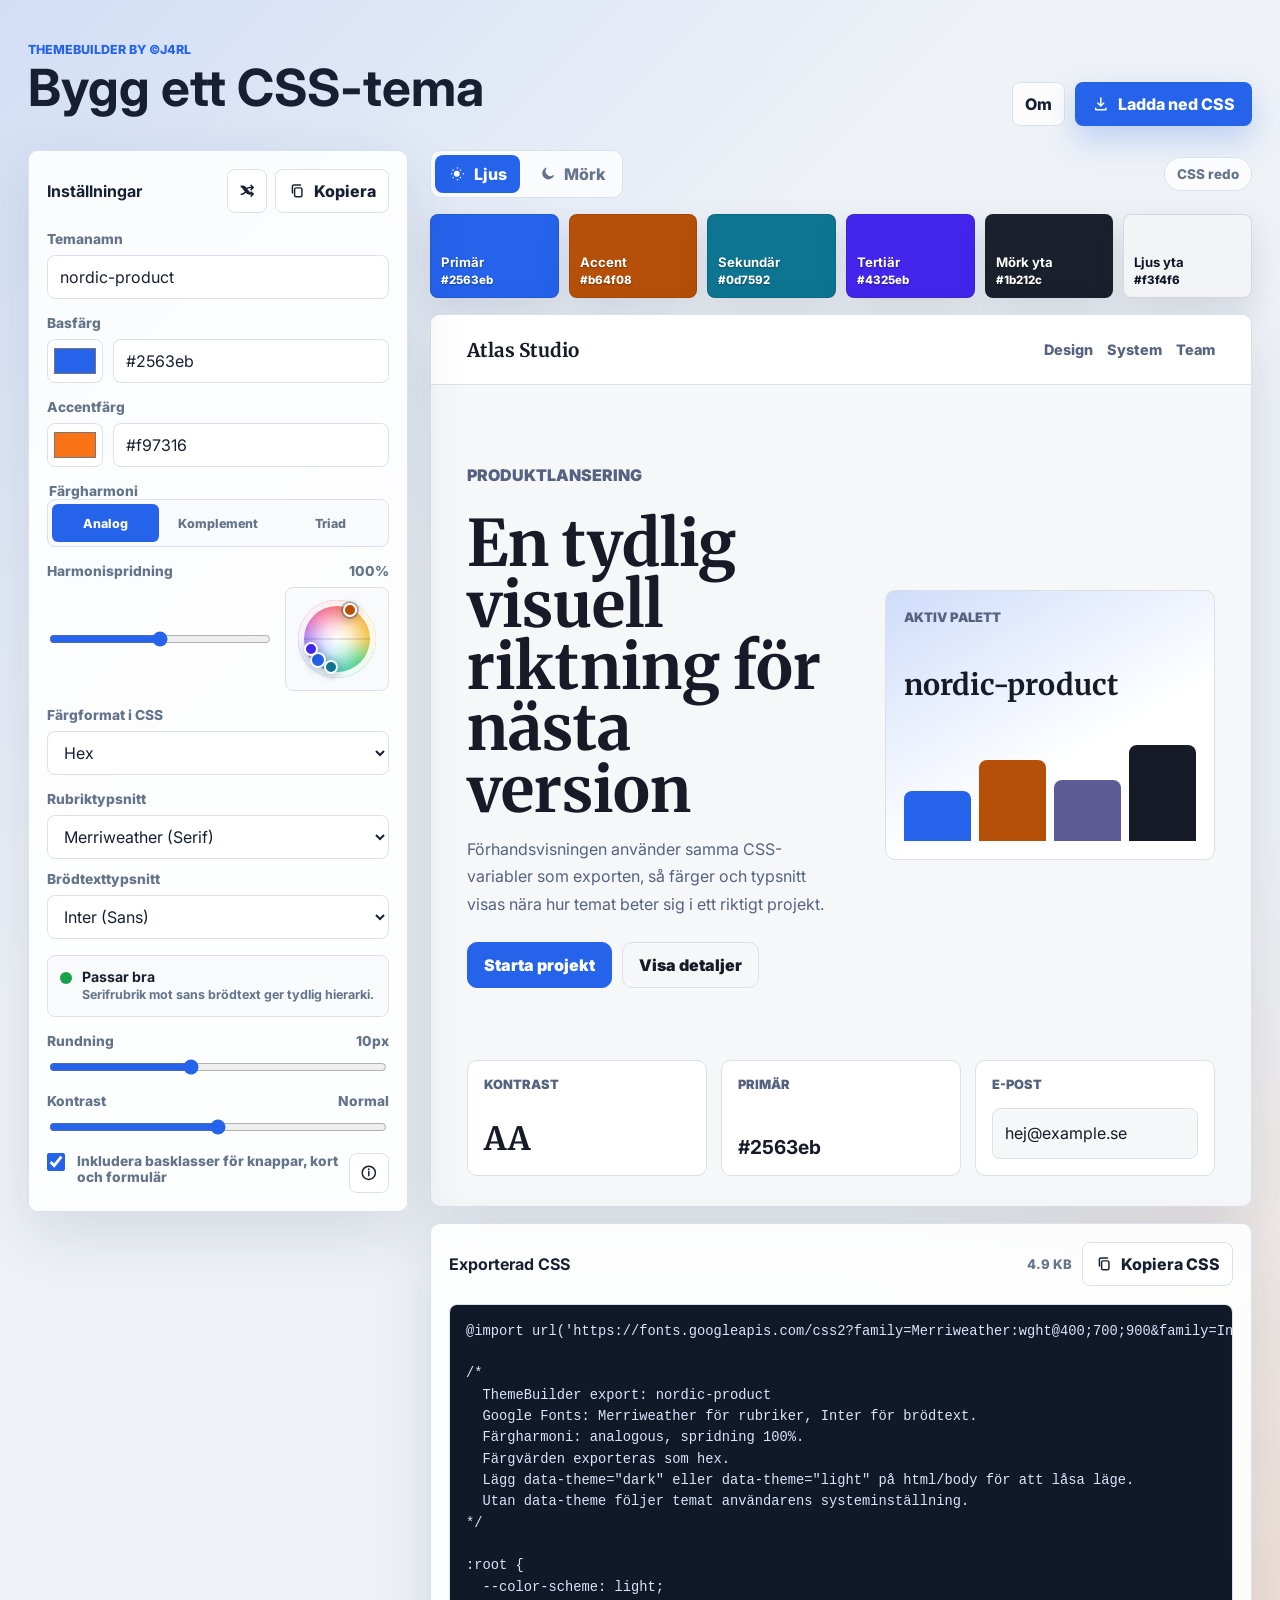
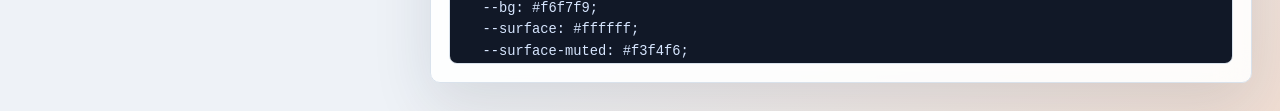
==== commit 147633ac: "0.0.7" ====
--- a/index.html
+++ b/index.html
@@ -11,6 +11,7 @@
     href="https://fonts.googleapis.com/css2?family=Inter:wght@400;600;700;800;900&family=Merriweather:wght@700;900&display=swap"
     rel="stylesheet">
   <link rel="stylesheet" href="styles.css">
+  <script src="https://ld.j4rl.se/ld-theme-toggle.js" defer></script>
 </head>
 
 <body>
@@ -22,11 +23,7 @@
           <h1>Bygg ett CSS-tema</h1>
         </div>
         <div class="actions">
-          <div class="mode-toggle app-theme-toggle" role="group" aria-label="Appens färgläge">
-            <button type="button" class="mode-button active" data-app-theme-mode="auto">Auto</button>
-            <button type="button" class="mode-button" data-app-theme-mode="light">Ljus</button>
-            <button type="button" class="mode-button" data-app-theme-mode="dark">Mörk</button>
-          </div>
+          <ld-theme-toggle class="app-theme-toggle" aria-label="Appens färgläge"></ld-theme-toggle>
           <a class="ghost-button" href="about.html">Om</a>
           <button class="primary-button" type="button" id="downloadCss">
             <svg aria-hidden="true" viewBox="0 0 24 24">
--- a/styles.css
+++ b/styles.css
@@ -14,7 +14,7 @@
   font-family: Inter, ui-sans-serif, system-ui, -apple-system, BlinkMacSystemFont, "Segoe UI", sans-serif;
 }
 
-:root[data-app-theme="dark"] {
+body[data-theme="dark"] {
   color-scheme: dark;
   --app-bg: #0e1420;
   --app-surface: #141c2b;
@@ -26,7 +26,7 @@
 }
 
 @media (prefers-color-scheme: dark) {
-  :root:not([data-app-theme]) {
+  body:not([data-theme]) {
     color-scheme: dark;
     --app-bg: #0e1420;
     --app-surface: #141c2b;
@@ -546,6 +546,13 @@
 }
 
 .app-theme-toggle {
+  --ld-theme-toggle-fg: var(--app-text);
+  --ld-theme-toggle-bg: color-mix(in srgb, var(--app-surface), transparent 18%);
+  --ld-theme-toggle-border: var(--app-border);
+  --ld-theme-toggle-active-bg: var(--app-primary);
+  --ld-theme-toggle-active-color: var(--app-primary-contrast);
+  --ld-theme-toggle-focus: var(--app-primary);
+  display: block;
   min-height: 44px;
   width: 100%;
   max-width: 300px;
@@ -1011,7 +1018,4 @@
     grid-column: 1 / -1;
   }
 
-  .app-theme-toggle .mode-button {
-    padding-inline: 8px;
-  }
-}
+}
